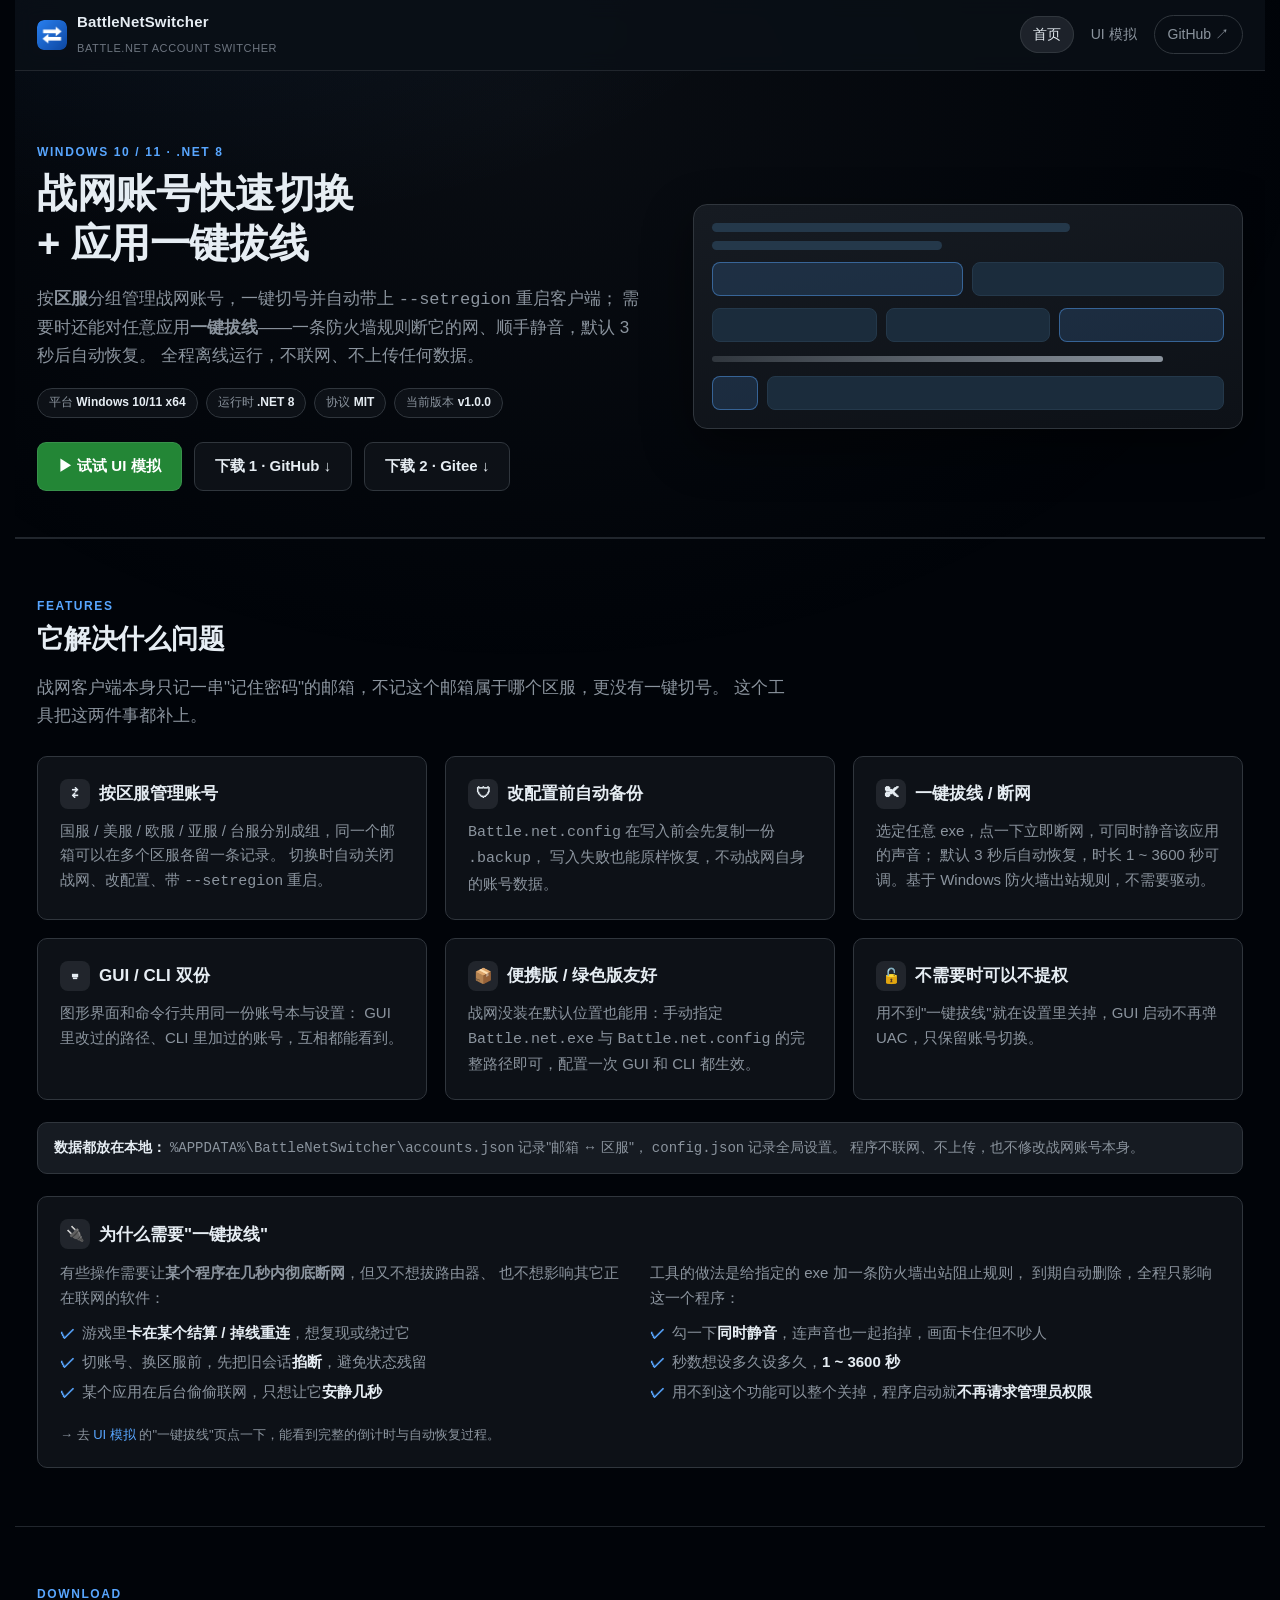
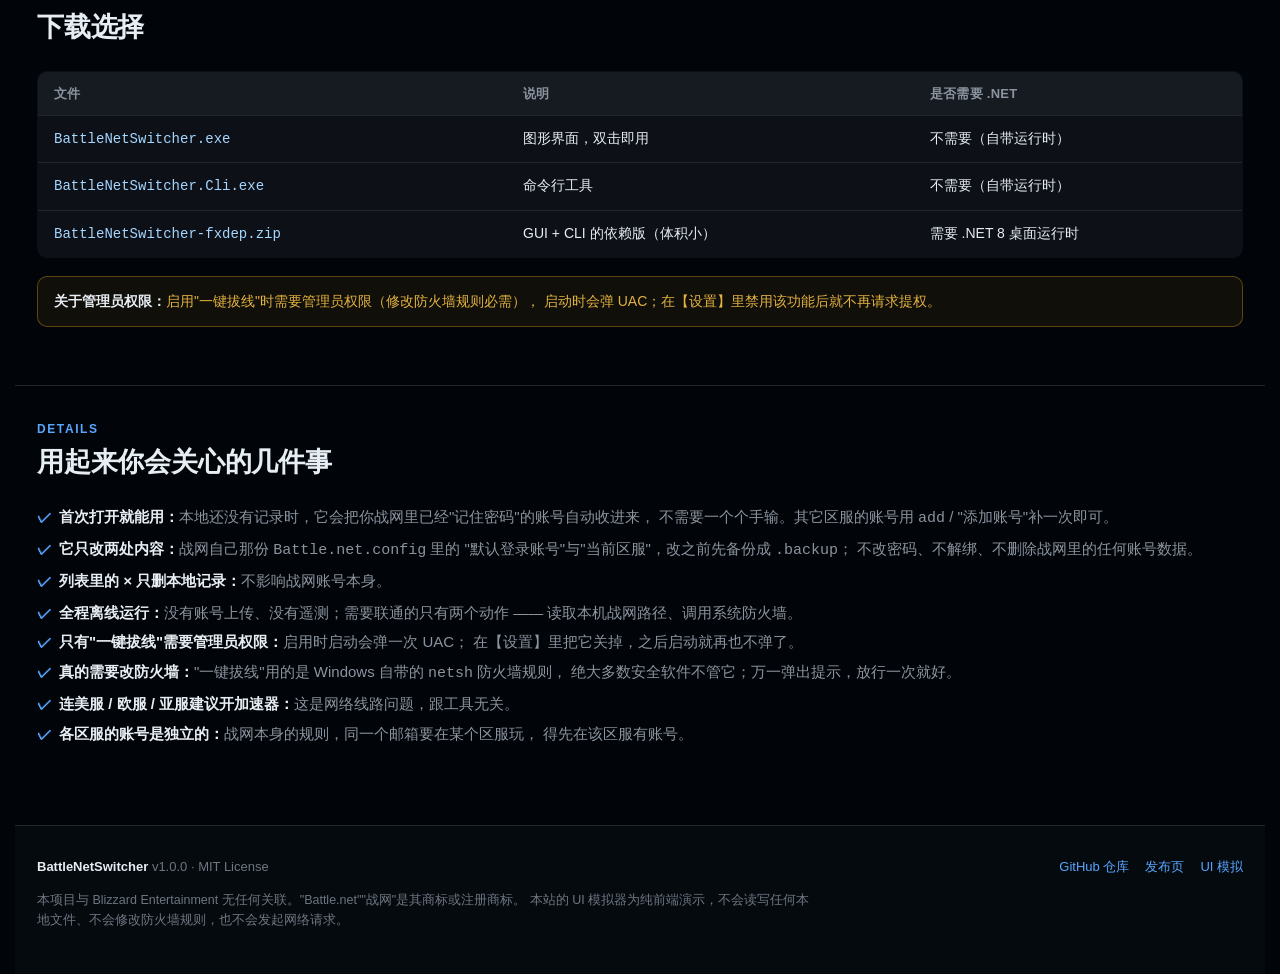
==== Website/index.html @ edb9c16f "release v1.0.0" ====
<!DOCTYPE html>
<html lang="zh-CN">
<head>
<meta charset="utf-8">
<meta name="viewport" content="width=device-width, initial-scale=1">
<title>BattleNetSwitcher —— 战网账号快速切换 + 一键拔线</title>
<meta name="description" content="Windows 桌面小工具：按区服分组管理战网账号、一键切号并自动以 --setregion 重启，还能对任意应用一键拔线断网/静音。提供在线 UI 模拟器。">
<meta name="bns-version" content="__APP_VERSION__">
<meta name="bns-repo" content="__REPO_URL__">
<link rel="icon" href="assets/app.ico" sizes="any">
<link rel="apple-touch-icon" href="assets/app-icon-256.png">
<link rel="stylesheet" href="assets/common.css">
</head>
<body data-page="home">

<nav class="nav">
  <div class="nav-inner">
    <a class="brand" href="index.html">
      <img class="brand-mark" src="assets/app-icon.png" alt="BattleNetSwitcher" width="30" height="30">
      <span>
        BattleNetSwitcher<br>
        <span class="brand-sub">Battle.net account switcher</span>
      </span>
    </a>
    <div class="nav-links">
      <a href="index.html" data-page="index.html">首页</a>
      <a href="gui.html" data-page="gui.html">UI 模拟</a>
      <a class="gh" data-bns-repo href="#" target="_blank" rel="noopener">GitHub ↗</a>
    </div>
  </div>
</nav>

<main>

<!-- ================= Hero ================= -->
<header class="hero">
  <div class="wrap">
    <div class="hero-grid">
      <div>
        <div class="sec-kicker">Windows 10 / 11 · .NET 8</div>
        <h1>战网账号快速切换<br>+ 应用一键拔线</h1>
        <p class="lead">
          按<strong>区服</strong>分组管理战网账号，一键切号并自动带上
          <code>--setregion</code> 重启客户端；
          需要时还能对任意应用<strong>一键拔线</strong>——一条防火墙规则断它的网、顺手静音，默认 3 秒后自动恢复。
          全程离线运行，不联网、不上传任何数据。
        </p>

        <div class="badges">
          <span class="badge">平台 <b>Windows 10/11 x64</b></span>
          <span class="badge">运行时 <b>.NET 8</b></span>
          <span class="badge">协议 <b>MIT</b></span>
          <span class="badge">当前版本 <b data-bns-version>v1.0.0</b></span>
        </div>

        <div class="cta-row">
          <a class="btn btn-primary" href="gui.html">▶ 试试 UI 模拟</a>
          <a class="btn btn-ghost" data-bns-releases href="#" target="_blank" rel="noopener">下载 1 · GitHub ↓</a>
          <a class="btn btn-ghost" href="https://gitee.com/kxwild/BattleNetSwitcher/releases"
             target="_blank" rel="noopener">下载 2 · Gitee ↓</a>
        </div>
      </div>

      <div class="hero-art" aria-hidden="true">
        <div class="art-bar w70"></div>
        <div class="art-bar w45"></div>
        <div class="art-row">
          <div class="art-chip on"></div>
          <div class="art-chip"></div>
        </div>
        <div class="art-row">
          <div class="art-chip"></div>
          <div class="art-chip"></div>
          <div class="art-chip on"></div>
        </div>
        <div style="margin-top:14px">
          <div class="art-bar w88" style="background:linear-gradient(90deg,#30363d,#8b949e);height:6px"></div>
        </div>
        <div class="art-row" style="margin-top:14px">
          <div class="art-chip on" style="flex:0 0 46px"></div>
          <div class="art-chip" style="flex:1"></div>
        </div>
      </div>
    </div>
  </div>
</header>

<!-- ================= 功能 ================= -->
<section id="features">
  <div class="wrap">
    <div class="sec-head">
      <div class="sec-kicker">Features</div>
      <h2>它解决什么问题</h2>
      <p class="lead">战网客户端本身只记一串"记住密码"的邮箱，不记这个邮箱属于哪个区服，更没有一键切号。
        这个工具把这两件事都补上。</p>
    </div>

    <div class="grid grid-3">
      <div class="card">
        <h3><span class="ico">⇄</span>按区服管理账号</h3>
        <p>国服 / 美服 / 欧服 / 亚服 / 台服分别成组，同一个邮箱可以在多个区服各留一条记录。
          切换时自动关闭战网、改配置、带 <code>--setregion</code> 重启。</p>
      </div>

      <div class="card">
        <h3><span class="ico">🛡</span>改配置前自动备份</h3>
        <p><code>Battle.net.config</code> 在写入前会先复制一份 <code>.backup</code>，
          写入失败也能原样恢复，不动战网自身的账号数据。</p>
      </div>

      <div class="card">
        <h3><span class="ico">✂</span>一键拔线 / 断网</h3>
        <p>选定任意 exe，点一下立即断网，可同时静音该应用的声音；
          默认 3 秒后自动恢复，时长 1 ~ 3600 秒可调。基于 Windows 防火墙出站规则，不需要驱动。</p>
      </div>

      <div class="card">
        <h3><span class="ico">⌨</span>GUI / CLI 双份</h3>
        <p>图形界面和命令行共用同一份账号本与设置：
          GUI 里改过的路径、CLI 里加过的账号，互相都能看到。</p>
      </div>

      <div class="card">
        <h3><span class="ico">📦</span>便携版 / 绿色版友好</h3>
        <p>战网没装在默认位置也能用：手动指定 <code>Battle.net.exe</code> 与
          <code>Battle.net.config</code> 的完整路径即可，配置一次 GUI 和 CLI 都生效。</p>
      </div>

      <div class="card">
        <h3><span class="ico">🔓</span>不需要时可以不提权</h3>
        <p>用不到"一键拔线"就在设置里关掉，GUI 启动不再弹 UAC，只保留账号切换。</p>
      </div>
    </div>

    <div class="notice" style="margin-top:22px">
      <strong>数据都放在本地：</strong>
      <code>%APPDATA%\BattleNetSwitcher\accounts.json</code> 记录"邮箱 ↔ 区服"，
      <code>config.json</code> 记录全局设置。
      程序不联网、不上传，也不修改战网账号本身。
    </div>

    <!-- 一键拔线的场景说明 -->
    <div class="card" style="margin-top:22px">
      <h3><span class="ico">🔌</span>为什么需要"一键拔线"</h3>
      <div class="grid grid-2" style="gap:20px;margin-top:12px;align-items:start">
        <div>
          <p style="margin-top:0">有些操作需要让<strong>某个程序在几秒内彻底断网</strong>，但又不想拔路由器、
            也不想影响其它正在联网的软件：</p>
          <ul class="ticks">
            <li>游戏里<b>卡在某个结算 / 掉线重连</b>，想复现或绕过它</li>
            <li>切账号、换区服前，先把旧会话<b>掐断</b>，避免状态残留</li>
            <li>某个应用在后台偷偷联网，只想让它<b>安静几秒</b></li>
          </ul>
        </div>
        <div>
          <p style="margin-top:0">工具的做法是给指定的 exe 加一条防火墙出站阻止规则，
            到期自动删除，全程只影响这一个程序：</p>
          <ul class="ticks">
            <li>勾一下<b>同时静音</b>，连声音也一起掐掉，画面卡住但不吵人</li>
            <li>秒数想设多久设多久，<b>1 ~ 3600 秒</b></li>
            <li>用不到这个功能可以整个关掉，程序启动就<b>不再请求管理员权限</b></li>
          </ul>
        </div>
      </div>
      <p class="muted small" style="margin-top:14px">
        → 去 <a href="gui.html">UI 模拟</a> 的"一键拔线"页点一下，能看到完整的倒计时与自动恢复过程。
      </p>
    </div>
  </div>
</section>

<!-- ================= 下载选择 ================= -->
<section id="download">
  <div class="wrap">
    <div class="sec-head">
      <div class="sec-kicker">Download</div>
      <h2>下载选择</h2>
    </div>

    <table class="tbl">
      <thead>
        <tr><th>文件</th><th>说明</th><th>是否需要 .NET</th></tr>
      </thead>
      <tbody>
        <tr>
          <td><code>BattleNetSwitcher.exe</code></td>
          <td>图形界面，双击即用</td>
          <td>不需要（自带运行时）</td>
        </tr>
        <tr>
          <td><code>BattleNetSwitcher.Cli.exe</code></td>
          <td>命令行工具</td>
          <td>不需要（自带运行时）</td>
        </tr>
        <tr>
          <td><code>BattleNetSwitcher-fxdep.zip</code></td>
          <td>GUI + CLI 的依赖版（体积小）</td>
          <td>需要 .NET 8 桌面运行时</td>
        </tr>
      </tbody>
    </table>

    <div class="notice warn" style="margin-top:18px">
      <strong>关于管理员权限：</strong>启用"一键拔线"时需要管理员权限（修改防火墙规则必需），
      启动时会弹 UAC；在【设置】里禁用该功能后就不再请求提权。
    </div>
  </div>
</section>

<!-- ================= 使用详情 ================= -->
<section class="tight">
  <div class="wrap">
    <div class="sec-head">
      <div class="sec-kicker">Details</div>
      <h2>用起来你会关心的几件事</h2>
    </div>
    <ul class="ticks">
      <li><b>首次打开就能用：</b>本地还没有记录时，它会把你战网里已经"记住密码"的账号自动收进来，
        不需要一个个手输。其它区服的账号用 <code>add</code> / "添加账号"补一次即可。</li>
      <li><b>它只改两处内容：</b>战网自己那份 <code>Battle.net.config</code> 里的
        "默认登录账号"与"当前区服"，改之前先备份成 <code>.backup</code>；
        不改密码、不解绑、不删除战网里的任何账号数据。</li>
      <li><b>列表里的 <code>×</code> 只删本地记录：</b>不影响战网账号本身。</li>
      <li><b>全程离线运行：</b>没有账号上传、没有遥测；需要联通的只有两个动作 ——
        读取本机战网路径、调用系统防火墙。</li>
      <li><b>只有"一键拔线"需要管理员权限：</b>启用时启动会弹一次 UAC；
        在【设置】里把它关掉，之后启动就再也不弹了。</li>
      <li><b>真的需要改防火墙：</b>"一键拔线"用的是 Windows 自带的 <code>netsh</code> 防火墙规则，
        绝大多数安全软件不管它；万一弹出提示，放行一次就好。</li>
      <li><b>连美服 / 欧服 / 亚服建议开加速器：</b>这是网络线路问题，跟工具无关。</li>
      <li><b>各区服的账号是独立的：</b>战网本身的规则，同一个邮箱要在某个区服玩，
        得先在该区服有账号。</li>
    </ul>
  </div>
</section>

</main>

<footer>
  <div class="wrap">
    <div class="foot-grid">
      <div>
        <strong style="color:var(--fg)">BattleNetSwitcher</strong>
        <span data-bns-version>v1.0.0</span> · MIT License
      </div>
      <div class="foot-links">
        <a data-bns-repo href="#" target="_blank" rel="noopener">GitHub 仓库</a>
        <a data-bns-releases href="#" target="_blank" rel="noopener">发布页</a>
        <a href="gui.html">UI 模拟</a>
      </div>
    </div>
    <p class="disclaimer">
      本项目与 Blizzard Entertainment 无任何关联。"Battle.net""战网"是其商标或注册商标。
      本站的 UI 模拟器为纯前端演示，不会读写任何本地文件、不会修改防火墙规则，也不会发起网络请求。
    </p>
  </div>
</footer>

<script src="assets/app.js"></script>
</body>
</html>
---- Website/assets/common.css ----
/* ============================================================
 *  common.css —— 三页共用的设计令牌、导航、页脚、按钮
 * ============================================================ */

:root {
    /* 站点外壳：GitHub 深色系（近黑底 + 中性灰阶，强调色为白） */
    --bg: #010409;
    --bg-soft: #0d1117;
    --bg-card: #0d1117;
    --bg-card-2: #161b22;
    --line: #30363d;
    --line-soft: #21262d;

    --fg: #e6edf3;
    --fg-dim: #8b949e;
    --fg-faint: #6e7681;

    --accent: #f0f6fc;          /* 主要强调 = 白 */
    --accent-hi: #58a6ff;       /* 链接蓝（GitHub 的 accent） */
    --accent-deep: #21262d;
    --accent-soft: rgba(177, 186, 196, .12);
    --gold: #d29922;

    /* ---------- WinForms 模拟控件用色（取自真实 WinForms 默认主题） ---------- */
    --win-chrome: #f0f0f0;
    --win-chrome-line: #d0d0d0;
    --win-client: #f0f0f0;
    --win-border: #a0a0a0;
    --win-text: #1a1a1a;
    --win-dim: #6d6d6d;
    --win-white: #ffffff;
    --win-btn-face: #e1e1e1;
    --win-btn-face-hi: #eaf2fb;
    --win-btn-border: #adadad;
    --win-btn-border-hi: #0078d7;
    --win-row-current: #e8f4ff;
    --win-row-hover: #f5f8fc;
    --win-green: #008040;
    --win-orange: #b45000;

    /* 客户端模拟（战网登录窗口） */
    --bn-bg: #0d1b2a;
    --bn-bg-2: #12263a;
    --bn-panel: #0a1622;
    --bn-line: #1d3548;
    --bn-text: #dfe9f2;
    --bn-dim: #8ba3b8;
    --bn-accent: #00a4ff;

    --radius: 10px;
    --radius-sm: 6px;
    --shadow: 0 18px 50px rgba(0, 0, 0, .45);
    --mono: "Cascadia Mono", "JetBrains Mono", Consolas, "Courier New", monospace;
    --sans: "Segoe UI", "Microsoft YaHei UI", "Microsoft YaHei", -apple-system,
        BlinkMacSystemFont, "Helvetica Neue", Arial, sans-serif;
    --win-font: "Segoe UI", "Microsoft YaHei UI", Tahoma, sans-serif;
}

* { box-sizing: border-box; }

html, body {
    margin: 0;
    padding: 0;
}

/**
 * 根元素永远预留滚动条的位置（左右对称各留一份）。
 *
 * 原因有两个：
 *  1) 三个页面内容高度不同（首页很长、UI/CLI 模拟页通常一屏放得下）。
 *     不预留的话，"有滚动条的页面"会比"没滚动条的页面"少 15px 可用宽度，
 *     居中的 .nav-inner 就会跟着偏移，顶部导航里的图标与标题左右错开。
 *  2) 两侧都留，内容始终在视口正中，滚动条出现/消失时不会横向跳动。
 *
 * 注意：只用 scrollbar-gutter，不要给 html 加 overflow-y:auto 之类的显式声明
 *（那个会在"内容只比视口高一点点"时把滚动位置钉死在顶部）。
 */
html {
    scrollbar-gutter: stable both-edges;
}

body {
    background: var(--bg);
    color: var(--fg);
    font-family: var(--sans);
    font-size: 15px;
    line-height: 1.65;
    -webkit-font-smoothing: antialiased;
    min-height: 100vh;
    display: flex;
    flex-direction: column;
}

/* 背景微光 */
body::before {
    content: "";
    position: fixed;
    inset: 0;
    pointer-events: none;
    background:
        radial-gradient(900px 460px at 12% -10%, rgba(88, 166, 255, .07), transparent 70%),
        radial-gradient(1100px 780px at 40% 12%, rgba(139, 148, 158, .07), transparent 72%);
    z-index: 0;
}

a { color: var(--accent-hi); text-decoration: none; }
a:hover { text-decoration: underline; }

code, kbd, pre { font-family: var(--mono); }

/* ============================================================
 *  导航
 * ============================================================ */
.nav {
    position: sticky;
    top: 0;
    z-index: 60;
    background: rgba(10, 16, 23, .86);
    backdrop-filter: blur(10px);
    border-bottom: 1px solid var(--line-soft);
}

.nav-inner {
    max-width: 1360px;
    margin: 0 auto;
    padding: 10px 22px;
    display: flex;
    align-items: center;
    gap: 18px;
}

.brand {
    display: flex;
    align-items: center;
    gap: 10px;
    font-weight: 650;
    color: var(--fg);
    letter-spacing: .2px;
    white-space: nowrap;
}
.brand:hover { text-decoration: none; }

.brand-mark {
    width: 30px;
    height: 30px;
    border-radius: 7px;
    display: block;
    flex: none;
    object-fit: contain;
}

.brand-sub {
    font-size: 11px;
    color: var(--fg-faint);
    font-weight: 500;
    letter-spacing: .6px;
    text-transform: uppercase;
}

.nav-links {
    display: flex;
    align-items: center;
    gap: 4px;
    margin-left: auto;
    flex-wrap: wrap;
}

.nav-links a {
    color: var(--fg-dim);
    padding: 7px 13px;
    border-radius: 999px;
    font-size: 14px;
    transition: background .15s, color .15s;
}
.nav-links a:hover {
    background: rgba(255, 255, 255, .06);
    color: var(--fg);
    text-decoration: none;
}
.nav-links a.active {
    background: var(--accent-soft);
    color: var(--fg);
    box-shadow: inset 0 0 0 1px var(--line);
}
.nav-links a.gh {
    border: 1px solid var(--line);
}

/* ============================================================
 *  布局
 * ============================================================ */
main { position: relative; z-index: 1; flex: 1; }

.wrap {
    max-width: 1360px;
    margin: 0 auto;
    padding: 0 22px;
}

/* 所有内容区块统一带上分隔线，别在 HTML 里零散地写内联 border-top */
section {
    padding: 58px 0;
    border-top: 1px solid var(--line-soft);
}
section.tight { padding: 34px 0; }

.sec-head { margin-bottom: 26px; }

.sec-kicker {
    color: var(--accent-hi);
    font-size: 12px;
    letter-spacing: 1.6px;
    text-transform: uppercase;
    font-weight: 650;
    margin-bottom: 6px;
}

h1, h2, h3 { line-height: 1.25; margin: 0 0 10px; }
h1 { font-size: 40px; letter-spacing: -.4px; }
h2 { font-size: 27px; letter-spacing: -.2px; }
h3 { font-size: 17px; }

.lead { color: var(--fg-dim); font-size: 17px; max-width: 760px; }
.muted { color: var(--fg-dim); }
.faint { color: var(--fg-faint); }
.small { font-size: 13px; }
.center { text-align: center; }

/* ============================================================
 *  Hero
 * ============================================================ */
.hero {
    padding: 72px 0 46px;
    border-bottom: 1px solid var(--line-soft);
}

.hero-grid {
    display: grid;
    grid-template-columns: minmax(0, 1.05fr) minmax(0, .95fr);
    gap: 48px;
    align-items: center;
}

.badges { display: flex; gap: 8px; flex-wrap: wrap; margin: 18px 0 24px; }

.badge {
    font-size: 12px;
    color: var(--fg-dim);
    border: 1px solid var(--line);
    background: var(--bg-card);
    padding: 4px 11px;
    border-radius: 999px;
    white-space: nowrap;
}
.badge b { color: var(--fg); font-weight: 600; }

.cta-row { display: flex; gap: 12px; flex-wrap: wrap; align-items: center; }

.btn {
    display: inline-flex;
    align-items: center;
    gap: 8px;
    padding: 11px 20px;
    border-radius: 9px;
    border: 1px solid transparent;
    font-size: 15px;
    font-weight: 600;
    cursor: pointer;
    transition: transform .12s, box-shadow .15s, background .15s, border-color .15s;
    font-family: inherit;
    white-space: nowrap;
}
.btn:hover { text-decoration: none; transform: translateY(-1px); }
.btn:active { transform: translateY(0); }
.btn:disabled { opacity: .5; cursor: not-allowed; transform: none; }

.btn-primary {
    background: #238636;
    color: #fff;
    border-color: rgba(240, 246, 252, .1);
    box-shadow: none;
}
.btn-primary:hover { background: #2ea043; box-shadow: 0 6px 18px rgba(35, 134, 54, .3); }

.btn-ghost {
    background: var(--bg-card);
    color: var(--fg);
    border-color: var(--line);
}
.btn-ghost:hover { border-color: #8b949e; background: var(--bg-card-2); }

.btn-sm { padding: 7px 14px; font-size: 13.5px; }

/* Hero 右侧的窗口缩略插画 */
.hero-art {
    border-radius: 14px;
    border: 1px solid var(--line);
    background: linear-gradient(170deg, var(--bg-card-2), var(--bg-soft));
    padding: 18px;
    box-shadow: var(--shadow);
}
.hero-art .art-bar {
    height: 9px;
    border-radius: 5px;
    background: #24384a;
    margin-bottom: 9px;
}
.hero-art .art-bar.w70 { width: 70%; }
.hero-art .art-bar.w45 { width: 45%; }
.hero-art .art-bar.w88 { width: 88%; }
.hero-art .art-row {
    display: flex;
    gap: 9px;
    align-items: center;
    margin-top: 12px;
}
.hero-art .art-chip {
    height: 34px;
    border-radius: 8px;
    background: #1b2c3c;
    flex: 1;
    border: 1px solid #24384a;
}
.hero-art .art-chip.on { background: rgba(88, 166, 255, .16); border-color: rgba(88, 166, 255, .45); }

/* ============================================================
 *  卡片 / 栅格
 * ============================================================ */
.grid { display: grid; gap: 18px; }
.grid-2 { grid-template-columns: repeat(2, minmax(0, 1fr)); }
.grid-3 { grid-template-columns: repeat(3, minmax(0, 1fr)); }

.card {
    background: var(--bg-card);
    border: 1px solid var(--line);
    border-radius: var(--radius);
    padding: 22px;
}
.card h3 { display: flex; align-items: center; gap: 9px; }
.card p { color: var(--fg-dim); margin: 8px 0 0; }
.card .ico {
    width: 30px;
    height: 30px;
    border-radius: 8px;
    background: var(--accent-soft);
    color: var(--fg);
    display: grid;
    place-items: center;
    font-size: 15px;
    flex: none;
}

ul.ticks { list-style: none; margin: 10px 0 0; padding: 0; }
ul.ticks li {
    color: var(--fg-dim);
    padding-left: 22px;
    position: relative;
    margin-bottom: 5px;
}
ul.ticks li::before {
    content: "✓";
    position: absolute;
    left: 0;
    color: var(--accent-hi);
    font-weight: 700;
}
ul.ticks li b { color: var(--fg); font-weight: 600; }

/* ============================================================
 *  表格 / 代码块
 * ============================================================ */
table.tbl {
    width: 100%;
    border-collapse: collapse;
    background: var(--bg-card);
    border: 1px solid var(--line);
    border-radius: var(--radius);
    overflow: hidden;
    font-size: 14px;
}
table.tbl th, table.tbl td {
    text-align: left;
    padding: 11px 16px;
    border-bottom: 1px solid var(--line-soft);
    vertical-align: top;
}
/* 窄屏时表格不能把页面撑宽 */
table.tbl th, table.tbl td { word-break: break-word; overflow-wrap: anywhere; }
table.tbl code { word-break: break-all; }
table.tbl th {
    background: var(--bg-card-2);
    color: var(--fg-dim);
    font-weight: 600;
    font-size: 13px;
    letter-spacing: .3px;
}
table.tbl tr:last-child td { border-bottom: none; }
table.tbl td code { color: #a5d6ff; }

pre.code {
    background: #0d1117;
    border: 1px solid var(--line);
    border-radius: var(--radius);
    padding: 16px 18px;
    overflow-x: auto;
    font-size: 13.5px;
    line-height: 1.75;
    color: #cfe3f5;
    margin: 0;
}
pre.code .c { color: #6d8090; }
pre.code .k { color: #79c0ff; }
pre.code .s { color: #a5d6ff; }

/* ============================================================
 *  页脚
 * ============================================================ */
footer {
    position: relative;
    z-index: 1;
    border-top: 1px solid var(--line-soft);
    background: rgba(8, 13, 19, .7);
    padding: 30px 0;
    margin-top: 40px;
}
.foot-grid {
    display: flex;
    gap: 20px;
    flex-wrap: wrap;
    align-items: center;
    justify-content: space-between;
    color: var(--fg-faint);
    font-size: 13px;
}
.foot-links { display: flex; gap: 16px; flex-wrap: wrap; }
.disclaimer {
    margin-top: 12px;
    color: var(--fg-faint);
    font-size: 12.5px;
    max-width: 780px;
}

/* ============================================================
 *  工具类
 * ============================================================ */
.stack { display: flex; flex-direction: column; gap: 14px; }
.row { display: flex; gap: 12px; flex-wrap: wrap; align-items: center; }
.spread { display: flex; gap: 12px; align-items: center; justify-content: space-between; }
.hr { height: 1px; background: var(--line-soft); border: 0; margin: 22px 0; }
.nowrap { white-space: nowrap; }
.hidden { display: none !important; }

.notice {
    border: 1px solid var(--line);
    background: var(--bg-card-2);
    border-radius: var(--radius);
    padding: 13px 16px;
    color: var(--fg-dim);
    font-size: 14px;
}
.notice strong { color: var(--fg); }
.notice.warn {
    border-color: rgba(210, 153, 34, .4);
    background: rgba(210, 153, 34, .08);
    color: #e3b341;
}

/* 演示页两栏布局：左 = 战网登录页，右 = 工具（UI）/ 终端（CLI） */
.demo-layout {
    display: grid;
    grid-template-columns: minmax(0, 462px) minmax(0, 680px);
    gap: 26px;
    align-items: start;
    justify-content: start;
}

/* CLI 页：左登录页，右终端自适应 */
.cli-layout {
    grid-template-columns: minmax(0, 462px) minmax(0, 1fr);
    align-items: start;
}

/* 只在"两栏并排装得下"时并排；装不下才堆叠 */
@media (max-width: 1310px) {
    .demo-layout,
    .cli-layout { grid-template-columns: minmax(0, 1fr); justify-content: stretch; }
}

/* 等比缩放舞台：让 680×560 的模拟窗口能塞进任意宽度而不失真 */
.stage {
    position: relative;
    width: 100%;
    overflow: hidden;
}
.stage > .scaleme {
    transform: scale(var(--scale, 1));
    transform-origin: top left;
    position: absolute;
    top: 0;
    left: 0;
}

/* 居中的舞台（用于对话框） */
.stage.center-stage > .scaleme {
    left: 50%;
    margin-left: calc(var(--w, 0px) / -2);
}

.panel-shell {
    background: var(--bg-card);
    border: 1px solid var(--line);
    border-radius: var(--radius);
    overflow: hidden;
    box-shadow: var(--shadow);
}

.panel-bar {
    display: flex;
    align-items: center;
    gap: 10px;
    padding: 10px 14px;
    border-bottom: 1px solid var(--line);
    background: var(--bg-card-2);
    font-size: 13px;
    color: var(--fg-dim);
}
.panel-bar .dot {
    width: 9px;
    height: 9px;
    border-radius: 50%;
    background: #2c4457;
    flex: none;
}
.panel-bar .spacer { margin-left: auto; }

.panel-body { padding: 18px; }

/* ============================================================
 *  响应式
 * ============================================================ */
@media (max-width: 1080px) {
    .hero-grid { grid-template-columns: minmax(0, 1fr); gap: 30px; }
    .grid-3 { grid-template-columns: repeat(2, minmax(0, 1fr)); }
    h1 { font-size: 34px; }
}

@media (max-width: 720px) {
    .grid-2, .grid-3 { grid-template-columns: minmax(0, 1fr); }
    .wrap { padding: 0 14px; }
    .nav-inner { padding: 9px 14px; gap: 10px; }
    .nav-links a { padding: 6px 10px; font-size: 13px; }
    h1 { font-size: 28px; }
    h2 { font-size: 23px; }
    section { padding: 40px 0; }
    .hero { padding: 46px 0 34px; }
}
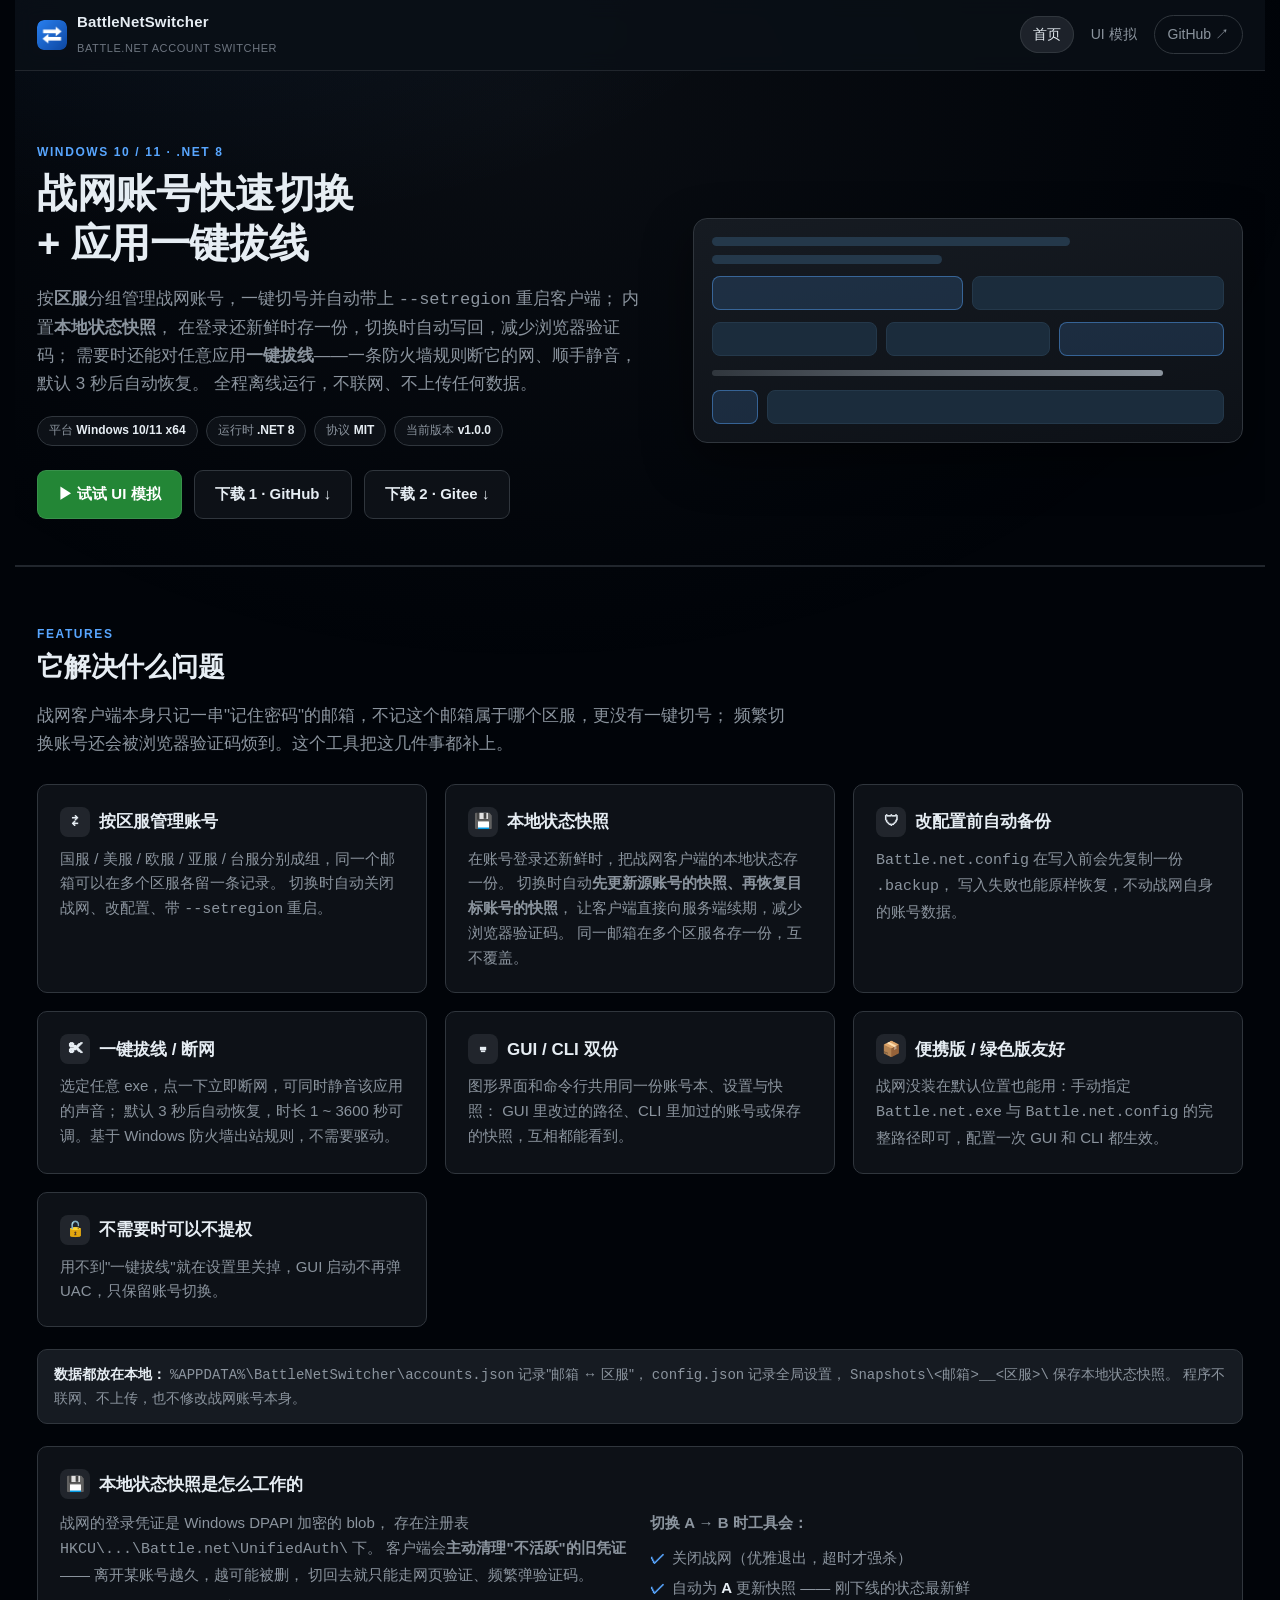
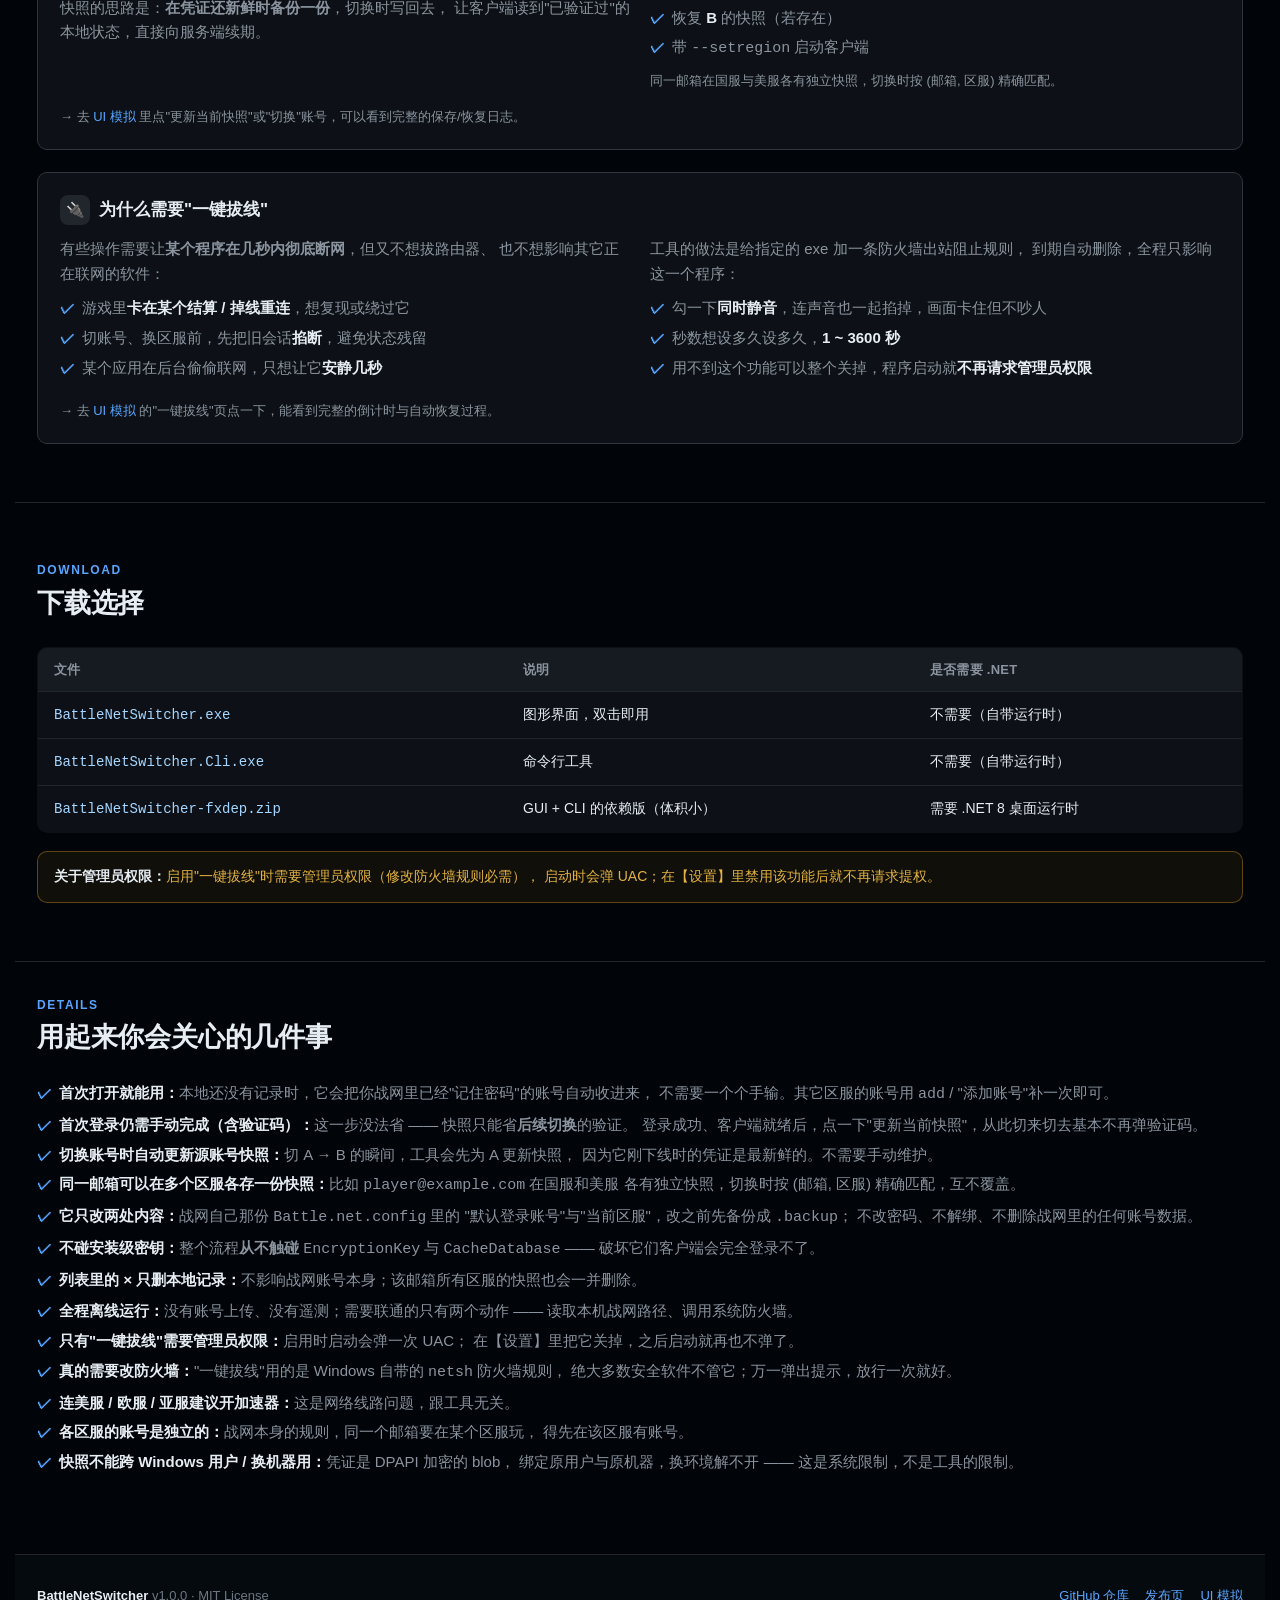
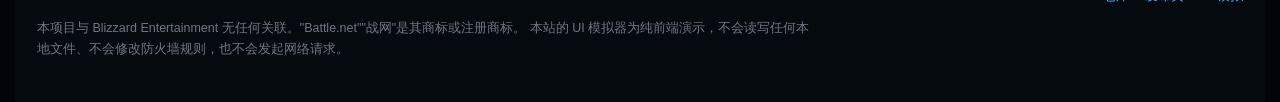
==== commit 5a56275f: "feat(snapshot): add local state snapshots with per-region isolation" ====
--- a/Website/index.html
+++ b/Website/index.html
@@ -4,7 +4,7 @@
 <meta charset="utf-8">
 <meta name="viewport" content="width=device-width, initial-scale=1">
 <title>BattleNetSwitcher —— 战网账号快速切换 + 一键拔线</title>
-<meta name="description" content="Windows 桌面小工具：按区服分组管理战网账号、一键切号并自动以 --setregion 重启，还能对任意应用一键拔线断网/静音。提供在线 UI 模拟器。">
+<meta name="description" content="Windows 桌面小工具：按区服分组管理战网账号、本地状态快照减少验证码、一键切号并自动以 --setregion 重启，还能对任意应用一键拔线断网/静音。提供在线 UI 模拟器。">
 <meta name="bns-version" content="__APP_VERSION__">
 <meta name="bns-repo" content="__REPO_URL__">
 <link rel="icon" href="assets/app.ico" sizes="any">
@@ -42,6 +42,8 @@
         <p class="lead">
           按<strong>区服</strong>分组管理战网账号，一键切号并自动带上
           <code>--setregion</code> 重启客户端；
+          内置<strong>本地状态快照</strong>，
+          在登录还新鲜时存一份，切换时自动写回，减少浏览器验证码；
           需要时还能对任意应用<strong>一键拔线</strong>——一条防火墙规则断它的网、顺手静音，默认 3 秒后自动恢复。
           全程离线运行，不联网、不上传任何数据。
         </p>
@@ -50,7 +52,7 @@
           <span class="badge">平台 <b>Windows 10/11 x64</b></span>
           <span class="badge">运行时 <b>.NET 8</b></span>
           <span class="badge">协议 <b>MIT</b></span>
-          <span class="badge">当前版本 <b data-bns-version>v1.0.0</b></span>
+          <span class="badge">当前版本 <b data-bns-version>v1.1.0</b></span>
         </div>
 
         <div class="cta-row">
@@ -91,8 +93,8 @@
     <div class="sec-head">
       <div class="sec-kicker">Features</div>
       <h2>它解决什么问题</h2>
-      <p class="lead">战网客户端本身只记一串"记住密码"的邮箱，不记这个邮箱属于哪个区服，更没有一键切号。
-        这个工具把这两件事都补上。</p>
+      <p class="lead">战网客户端本身只记一串"记住密码"的邮箱，不记这个邮箱属于哪个区服，更没有一键切号；
+        频繁切换账号还会被浏览器验证码烦到。这个工具把这几件事都补上。</p>
     </div>
 
     <div class="grid grid-3">
@@ -103,6 +105,14 @@
       </div>
 
       <div class="card">
+        <h3><span class="ico">💾</span>本地状态快照</h3>
+        <p>在账号登录还新鲜时，把战网客户端的本地状态存一份。
+          切换时自动<strong>先更新源账号的快照、再恢复目标账号的快照</strong>，
+          让客户端直接向服务端续期，减少浏览器验证码。
+          同一邮箱在多个区服各存一份，互不覆盖。</p>
+      </div>
+
+      <div class="card">
         <h3><span class="ico">🛡</span>改配置前自动备份</h3>
         <p><code>Battle.net.config</code> 在写入前会先复制一份 <code>.backup</code>，
           写入失败也能原样恢复，不动战网自身的账号数据。</p>
@@ -116,8 +126,8 @@
 
       <div class="card">
         <h3><span class="ico">⌨</span>GUI / CLI 双份</h3>
-        <p>图形界面和命令行共用同一份账号本与设置：
-          GUI 里改过的路径、CLI 里加过的账号，互相都能看到。</p>
+        <p>图形界面和命令行共用同一份账号本、设置与快照：
+          GUI 里改过的路径、CLI 里加过的账号或保存的快照，互相都能看到。</p>
       </div>
 
       <div class="card">
@@ -135,8 +145,37 @@
     <div class="notice" style="margin-top:22px">
       <strong>数据都放在本地：</strong>
       <code>%APPDATA%\BattleNetSwitcher\accounts.json</code> 记录"邮箱 ↔ 区服"，
-      <code>config.json</code> 记录全局设置。
+      <code>config.json</code> 记录全局设置，
+      <code>Snapshots\&lt;邮箱&gt;__&lt;区服&gt;\</code> 保存本地状态快照。
       程序不联网、不上传，也不修改战网账号本身。
+    </div>
+
+    <!-- 本地状态快照说明 -->
+    <div class="card" style="margin-top:22px">
+      <h3><span class="ico">💾</span>本地状态快照是怎么工作的</h3>
+      <div class="grid grid-2" style="gap:20px;margin-top:12px;align-items:start">
+        <div>
+          <p style="margin-top:0">战网的登录凭证是 Windows DPAPI 加密的 blob，
+            存在注册表 <code>HKCU\...\Battle.net\UnifiedAuth\</code> 下。
+            客户端会<strong>主动清理"不活跃"的旧凭证</strong> —— 离开某账号越久，越可能被删，
+            切回去就只能走网页验证、频繁弹验证码。</p>
+          <p>快照的思路是：<strong>在凭证还新鲜时备份一份</strong>，切换时写回去，
+            让客户端读到"已验证过"的本地状态，直接向服务端续期。</p>
+        </div>
+        <div>
+          <p style="margin-top:0"><strong>切换 A → B 时工具会：</strong></p>
+          <ul class="ticks">
+            <li>关闭战网（优雅退出，超时才强杀）</li>
+            <li>自动为 <b>A</b> 更新快照 —— 刚下线的状态最新鲜</li>
+            <li>恢复 <b>B</b> 的快照（若存在）</li>
+            <li>带 <code>--setregion</code> 启动客户端</li>
+          </ul>
+          <p class="muted small">同一邮箱在国服与美服各有独立快照，切换时按 (邮箱, 区服) 精确匹配。</p>
+        </div>
+      </div>
+      <p class="muted small" style="margin-top:14px">
+        → 去 <a href="gui.html">UI 模拟</a> 里点"更新当前快照"或"切换"账号，可以看到完整的保存/恢复日志。
+      </p>
     </div>
 
     <!-- 一键拔线的场景说明 -->
@@ -217,10 +256,18 @@
     <ul class="ticks">
       <li><b>首次打开就能用：</b>本地还没有记录时，它会把你战网里已经"记住密码"的账号自动收进来，
         不需要一个个手输。其它区服的账号用 <code>add</code> / "添加账号"补一次即可。</li>
+      <li><b>首次登录仍需手动完成（含验证码）：</b>这一步没法省 —— 快照只能省<strong>后续切换</strong>的验证。
+        登录成功、客户端就绪后，点一下"更新当前快照"，从此切来切去基本不再弹验证码。</li>
+      <li><b>切换账号时自动更新源账号快照：</b>切 A → B 的瞬间，工具会先为 A 更新快照，
+        因为它刚下线时的凭证是最新鲜的。不需要手动维护。</li>
+      <li><b>同一邮箱可以在多个区服各存一份快照：</b>比如 <code>player@example.com</code> 在国服和美服
+        各有独立快照，切换时按 (邮箱, 区服) 精确匹配，互不覆盖。</li>
       <li><b>它只改两处内容：</b>战网自己那份 <code>Battle.net.config</code> 里的
         "默认登录账号"与"当前区服"，改之前先备份成 <code>.backup</code>；
         不改密码、不解绑、不删除战网里的任何账号数据。</li>
-      <li><b>列表里的 <code>×</code> 只删本地记录：</b>不影响战网账号本身。</li>
+      <li><b>不碰安装级密钥：</b>整个流程<strong>从不触碰</strong>
+        <code>EncryptionKey</code> 与 <code>CacheDatabase</code> —— 破坏它们客户端会完全登录不了。</li>
+      <li><b>列表里的 <code>×</code> 只删本地记录：</b>不影响战网账号本身；该邮箱所有区服的快照也会一并删除。</li>
       <li><b>全程离线运行：</b>没有账号上传、没有遥测；需要联通的只有两个动作 ——
         读取本机战网路径、调用系统防火墙。</li>
       <li><b>只有"一键拔线"需要管理员权限：</b>启用时启动会弹一次 UAC；
@@ -230,6 +277,8 @@
       <li><b>连美服 / 欧服 / 亚服建议开加速器：</b>这是网络线路问题，跟工具无关。</li>
       <li><b>各区服的账号是独立的：</b>战网本身的规则，同一个邮箱要在某个区服玩，
         得先在该区服有账号。</li>
+      <li><b>快照不能跨 Windows 用户 / 换机器用：</b>凭证是 DPAPI 加密的 blob，
+        绑定原用户与原机器，换环境解不开 —— 这是系统限制，不是工具的限制。</li>
     </ul>
   </div>
 </section>
@@ -241,7 +290,7 @@
     <div class="foot-grid">
       <div>
         <strong style="color:var(--fg)">BattleNetSwitcher</strong>
-        <span data-bns-version>v1.0.0</span> · MIT License
+        <span data-bns-version>v1.1.0</span> · MIT License
       </div>
       <div class="foot-links">
         <a data-bns-repo href="#" target="_blank" rel="noopener">GitHub 仓库</a>
